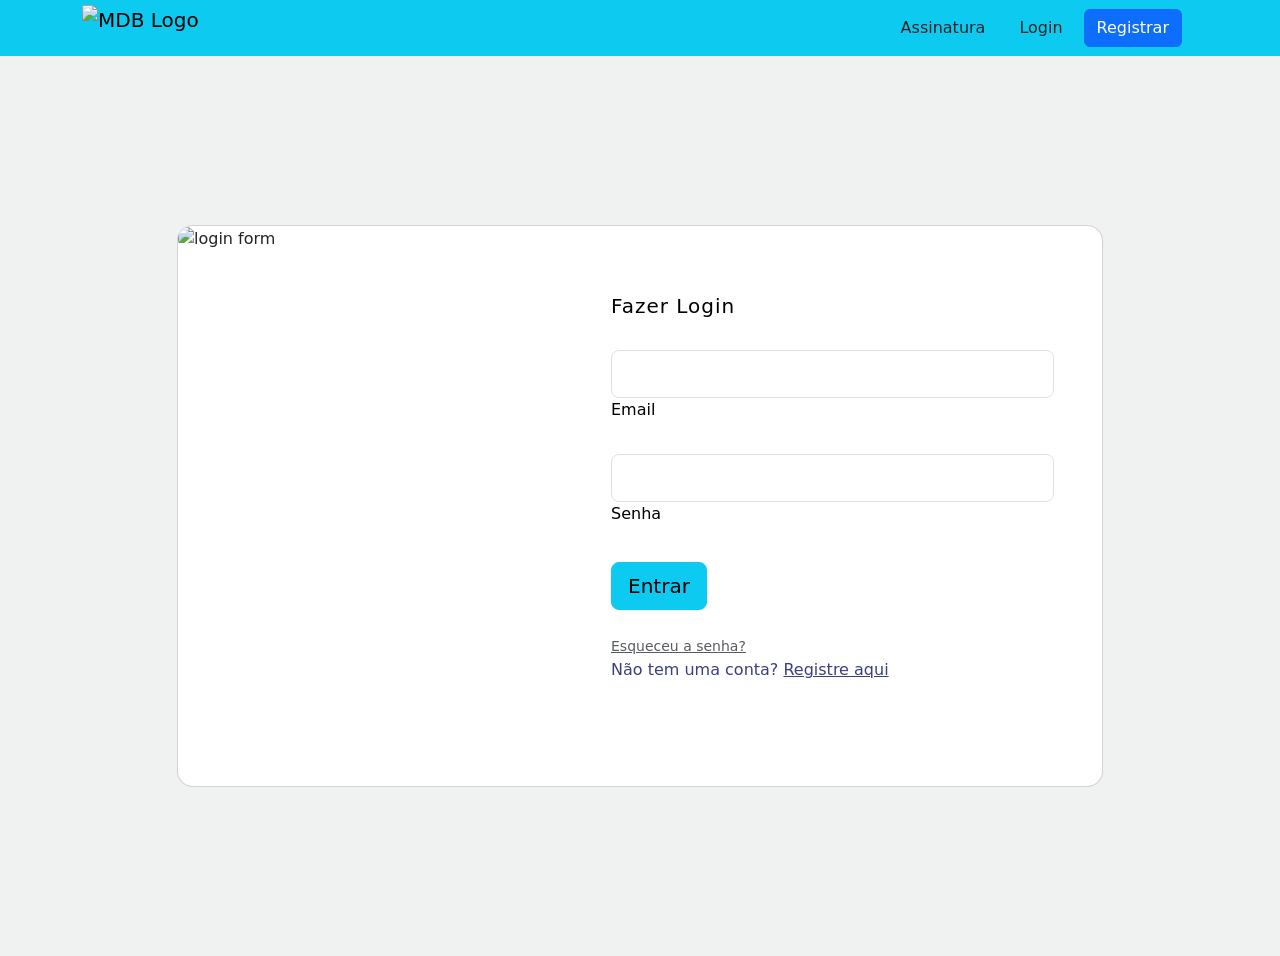
==== login.html @ eafbafdc "Add files via upload" ====
<!doctype html>
<html lang="en">
  <head>
    <meta charset="utf-8">
    <meta name="viewport" content="width=device-width, initial-scale=1">
    <title>Login</title>
    <link href="https://cdn.jsdelivr.net/npm/bootstrap@5.3.2/dist/css/bootstrap.min.css" rel="stylesheet" integrity="sha384-T3c6CoIi6uLrA9TneNEoa7RxnatzjcDSCmG1MXxSR1GAsXEV/Dwwykc2MPK8M2HN" crossorigin="anonymous">
  </head>
  <body>
    <nav class="navbar navbar-expand-lg navbar-light bg-info">
               
      <div class="container">
        
        <a class="navbar-brand me-2" href="index.html">
          <img
            src="img/logo.png"
            height="80"
            alt="MDB Logo"
            loading="lazy"
            style="margin-top: -20px;"
          />
        </a>
    
       
        <button
          class="navbar-toggler"
          type="button"
          data-mdb-toggle="collapse"
          data-mdb-target="#navbarButtonsExample"
          aria-controls="navbarButtonsExample"
          aria-expanded="false"
          aria-label="Toggle navigation"
        >
          <i class="fas fa-bars"></i>
        </button>
    
  
        <div class="collapse navbar-collapse" id="navbarButtonsExample">
         
          <ul class="navbar-nav me-auto mb-2 mb-lg-0">

          </ul>
          <div class="d-flex align-items-center">
            <a href="assinatura.html"><button type="button" class="btn  px-8 me-2">Assinatura</button></a>
            <a href="login.html"><button type="button" class="btn  px-8 me-2">Login</button></a>
              
            
            <a href="register.html"><button type="button" class="btn btn-primary me-3">
              Registrar
            </button></a>
            
          </div>
        </div>
      
      </div>
    
    </nav>
    <section class="vh-100" style="background-color: #f0f1f1;">
        <div class="container py-5 h-100">
          <div class="row d-flex justify-content-center align-items-center h-100">
            <div class="col col-xl-10">
              <div class="card" style="border-radius: 1rem;">
                <div class="row g-0">
                  <div class="col-md-6 col-lg-5 d-none d-md-block">
                    <img src="img/gaelle-marcel-L8SNwGUNqbU-unsplash.jpg"
                      alt="login form" class="img-fluid" style="border-radius: 1rem 0 0 1rem;" />
                  </div>
                  <div class="col-md-6 col-lg-7 d-flex align-items-center">
                    <div class="card-body p-4 p-lg-5 text-black">
      
                      <form>
      
                        <div class="d-flex align-items-center mb-3 pb-1">
                          <i class="fas fa-cubes fa-2x me-3" style="color: #ff6219;"></i>
                        </div>
      
                        <h5 class="fw-normal mb-3 pb-3" style="letter-spacing: 1px;">Fazer Login</h5>
      
                        <div class="form-outline mb-4">
                          <input type="email" id="form2Example17" class="form-control form-control-lg" />
                          <label class="form-label" for="form2Example17">Email</label>
                        </div>
      
                        <div class="form-outline mb-4">
                          <input type="password" id="form2Example27" class="form-control form-control-lg" />
                          <label class="form-label" for="form2Example27">Senha</label>
                        </div>
      
                        <div class="pt-1 mb-4">
                          <button class="btn btn-info btn-lg btn-block" type="button">Entrar</button>
                        </div>
      
                        <a class="small text-muted" href="#!">Esqueceu a senha?</a>
                        <p class="mb-5 pb-lg-2" style="color: #393f81;">Não tem uma conta? <a href="#!"
                            style="color: #393f81;">Registre aqui</a></p>    
                      </form>
                    </div>
                  </div>
                </div>
              </div>
            </div>
          </div>
        </div>
      </section>
    <script src="https://cdn.jsdelivr.net/npm/bootstrap@5.3.2/dist/js/bootstrap.bundle.min.js" integrity="sha384-C6RzsynM9kWDrMNeT87bh95OGNyZPhcTNXj1NW7RuBCsyN/o0jlpcV8Qyq46cDfL" crossorigin="anonymous"></script>
  </body>
</html>
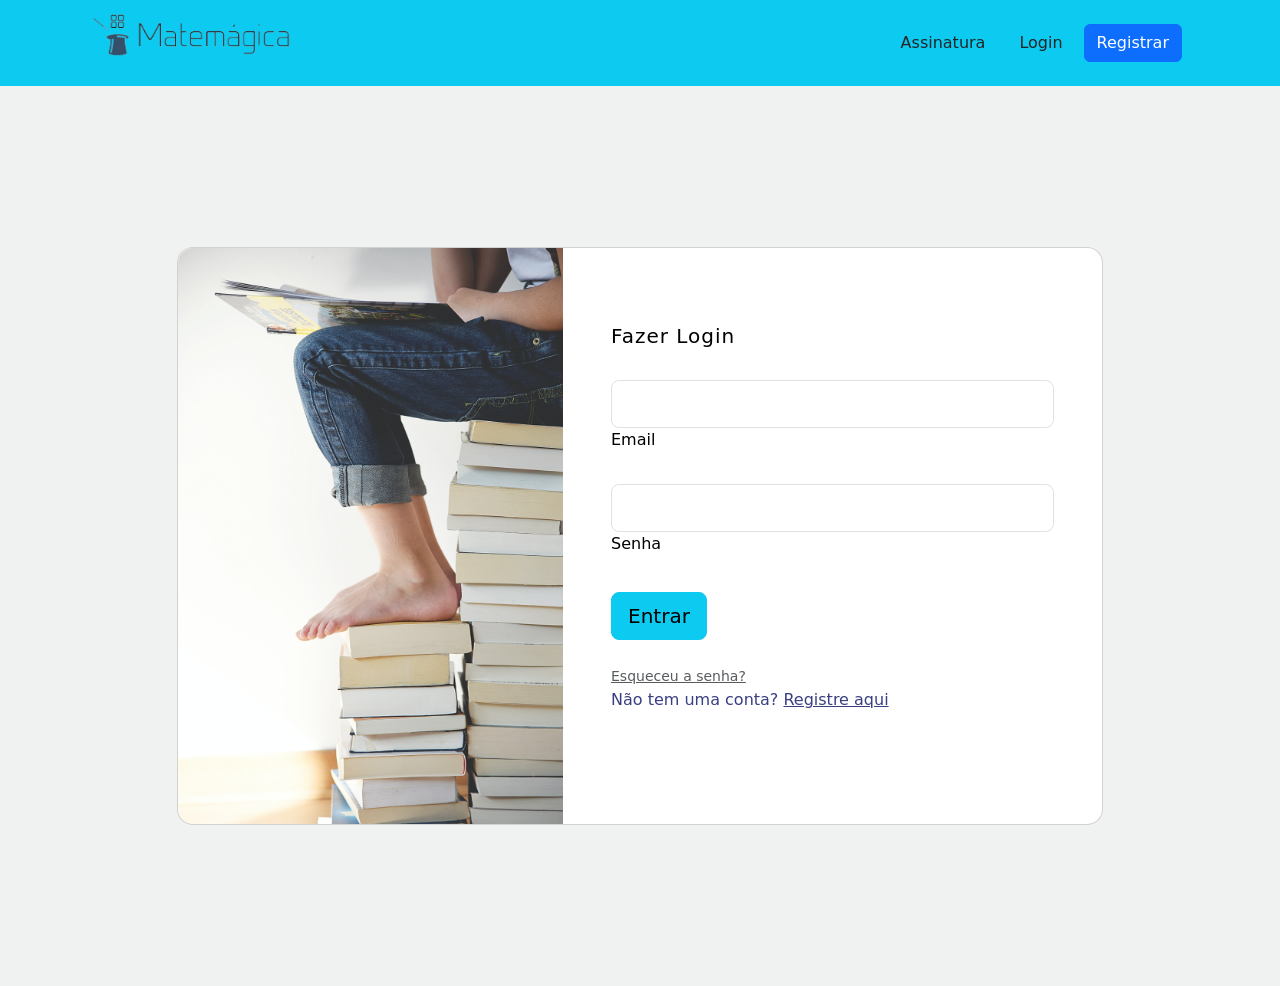
==== commit c4b07efb: "Update login.html" ====
--- a/login.html
+++ b/login.html
@@ -91,7 +91,7 @@
                         </div>
       
                         <a class="small text-muted" href="#!">Esqueceu a senha?</a>
-                        <p class="mb-5 pb-lg-2" style="color: #393f81;">Não tem uma conta? <a href="#!"
+                        <p class="mb-5 pb-lg-2" style="color: #393f81;">Não tem uma conta? <a href="register.html"
                             style="color: #393f81;">Registre aqui</a></p>    
                       </form>
                     </div>
@@ -104,4 +104,4 @@
       </section>
     <script src="https://cdn.jsdelivr.net/npm/bootstrap@5.3.2/dist/js/bootstrap.bundle.min.js" integrity="sha384-C6RzsynM9kWDrMNeT87bh95OGNyZPhcTNXj1NW7RuBCsyN/o0jlpcV8Qyq46cDfL" crossorigin="anonymous"></script>
   </body>
-</html>+</html>
